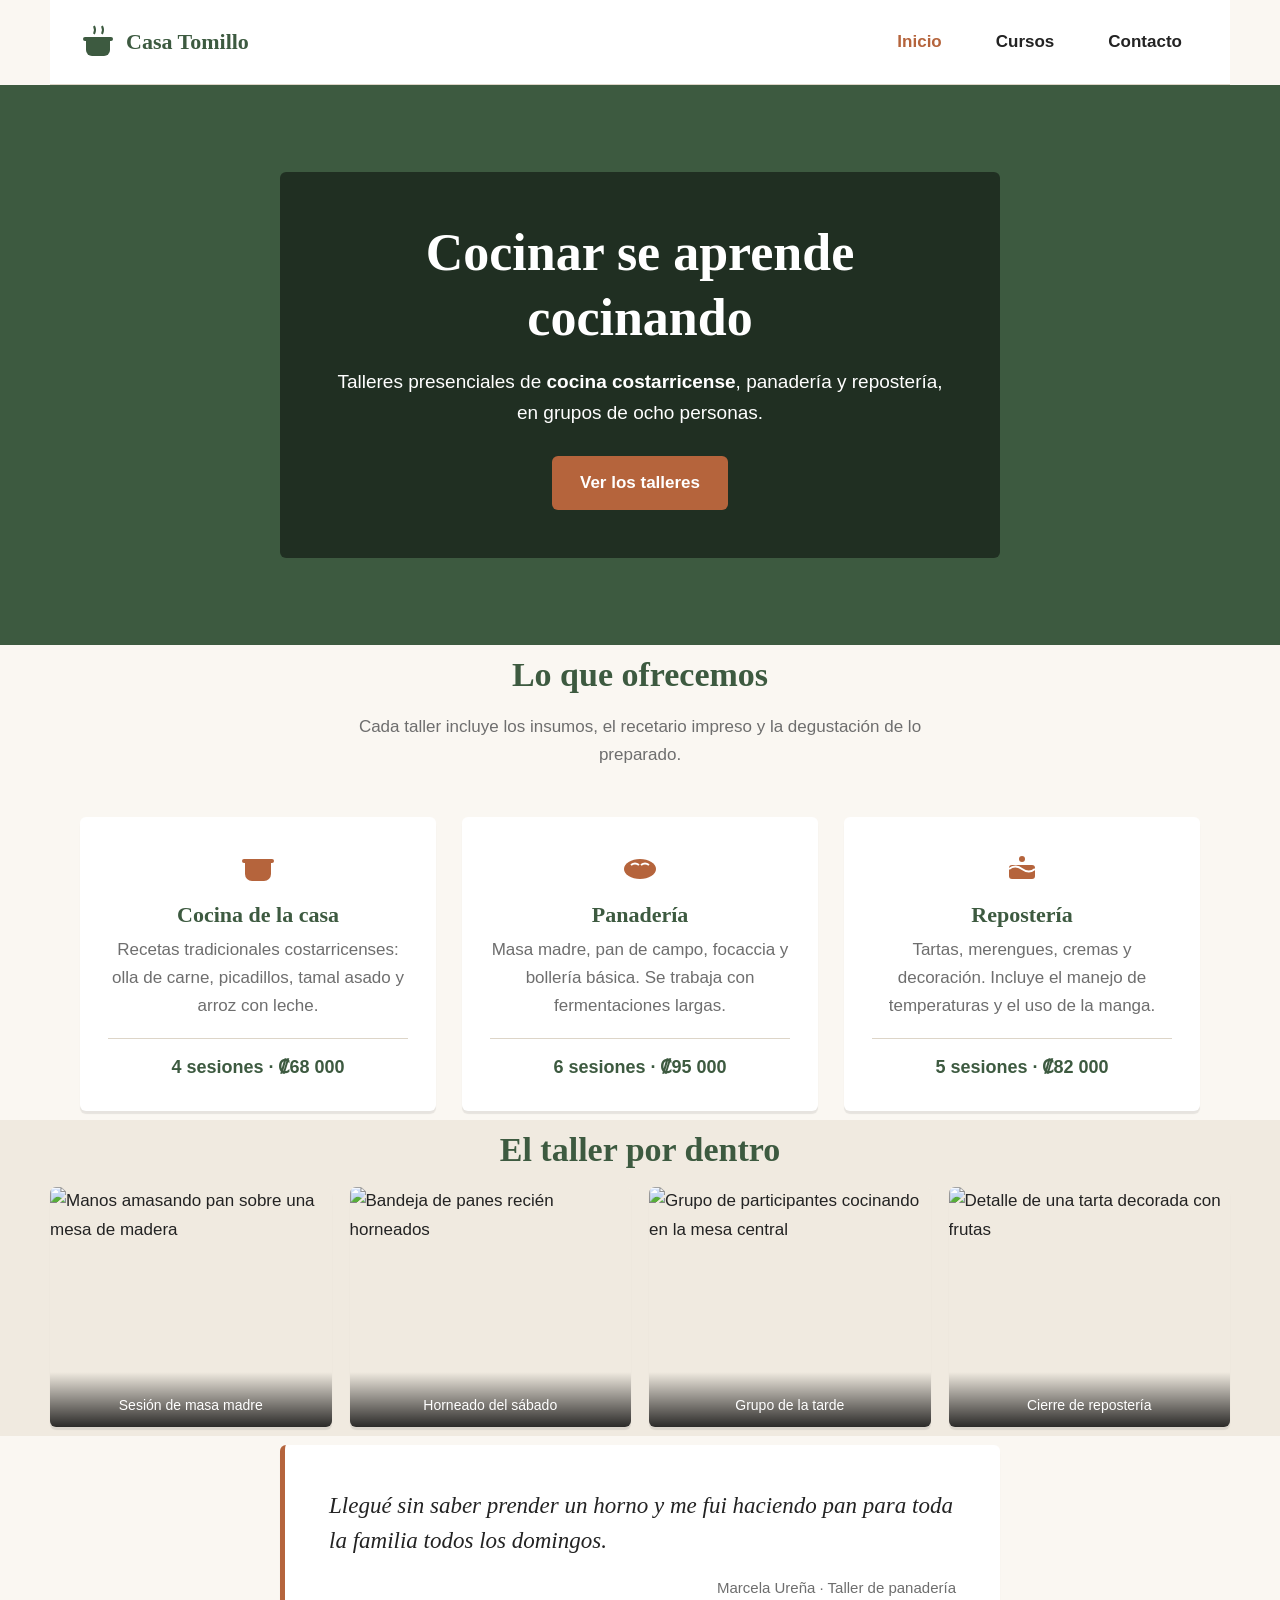
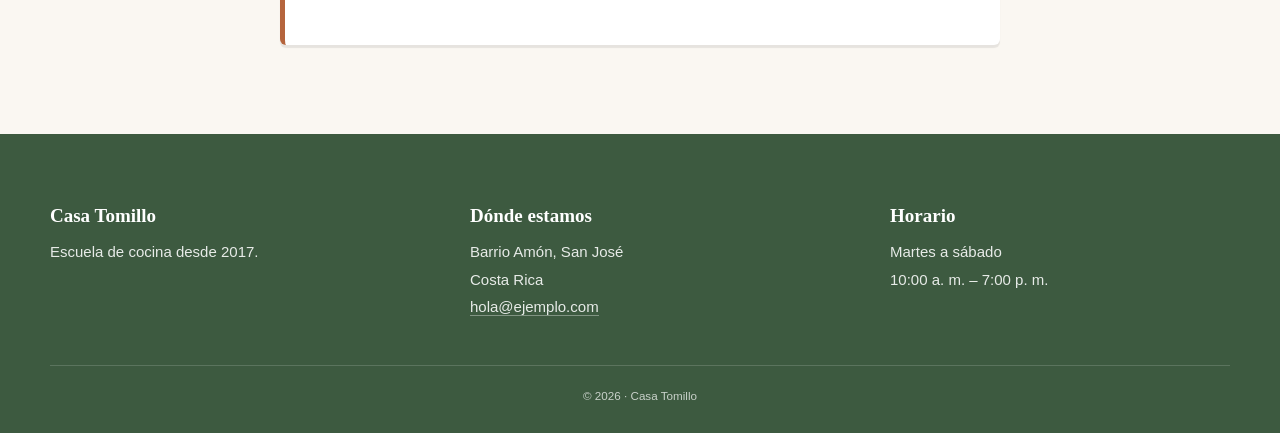
==== ac3-responsive/index.html @ 6fa0d8fa "Correcion de viewport y de las medidas de px a rem" ====
<!DOCTYPE html>
<html lang="es">

<head>
  <meta name="viewport" content="width=device-width, initial-scale=1.0" />
  <meta charset="UTF-8">
  <meta name="author" content="Jafeth Espinoza Villareal">
  <meta name="description" content="Casa Tomillo: escuela de cocina con talleres presenciales en San José.">
  <meta name="keywords" content="cocina, talleres, escuela, gastronomía, Costa Rica">

  <title>Inicio | Casa Tomillo</title>

  <link rel="icon" href="recursos/favicon.png" type="image/png">
  <link rel="stylesheet" href="css/estilos.css">
</head>

<body>

  <!-- ═══ CABECERA · igual en las tres páginas ═══ -->
  <header id="cabecera" class="cabecera">

    <a href="index.html" class="marca">
      <svg class="marca-icono" width="36" height="36" viewBox="0 0 36 36"
           xmlns="http://www.w3.org/2000/svg" role="img"
           aria-label="Logo de Casa Tomillo: una olla con vapor">
        <path d="M6 16 h24 v10 a6 6 0 0 1 -6 6 h-12 a6 6 0 0 1 -6 -6 z" fill="currentColor"/>
        <rect x="3" y="13" width="30" height="4" rx="2" fill="currentColor"/>
        <path d="M14 10 q2 -4 0 -8" stroke="currentColor" stroke-width="2" fill="none"/>
        <path d="M22 10 q2 -4 0 -8" stroke="currentColor" stroke-width="2" fill="none"/>
      </svg>
      <span class="marca-texto">Casa Tomillo</span>
    </a>

    <nav class="navegacion" aria-label="Navegación principal">
      <ul class="menu">
        <li><a href="index.html" class="menu-enlace activo">Inicio</a></li>
        <li><a href="cursos.html" class="menu-enlace">Cursos</a></li>
        <li><a href="contacto.html" class="menu-enlace">Contacto</a></li>
      </ul>
    </nav>

  </header>

  <main id="contenido">

    <!-- ═══ PORTADA ═══ -->
    <section id="portada" class="portada">
      <div class="portada-caja">
        <h1 class="portada-titulo">Cocinar se aprende cocinando</h1>
        <p class="portada-bajada">
          Talleres presenciales de <strong>cocina costarricense</strong>,
          panadería y repostería, en grupos de ocho personas.
        </p>
        <a href="cursos.html" class="boton boton-principal">Ver los talleres</a>
      </div>
    </section>

    <!-- ═══ TRES PROPUESTAS · maquetadas con Flexbox ═══ -->
    <section id="propuestas" class="seccion">
      <h2 class="seccion-titulo">Lo que ofrecemos</h2>
      <p class="seccion-entrada">
        Cada taller incluye los insumos, el recetario impreso y la degustación
        de lo preparado.
      </p>

      <div class="fila-propuestas">

        <article class="tarjeta">
          <svg class="tarjeta-icono" width="42" height="42" viewBox="0 0 42 42"
               xmlns="http://www.w3.org/2000/svg" role="img" aria-label="Icono de olla">
            <path d="M8 18 h26 v11 a7 7 0 0 1 -7 7 h-12 a7 7 0 0 1 -7 -7 z" fill="currentColor"/>
            <rect x="5" y="14" width="32" height="4" rx="2" fill="currentColor"/>
          </svg>
          <h3 class="tarjeta-titulo">Cocina de la casa</h3>
          <p class="tarjeta-texto">
            Recetas tradicionales costarricenses: olla de carne, picadillos,
            tamal asado y arroz con leche.
          </p>
          <p class="tarjeta-dato">4 sesiones · ₡68 000</p>
        </article>

        <article class="tarjeta">
          <svg class="tarjeta-icono" width="42" height="42" viewBox="0 0 42 42"
               xmlns="http://www.w3.org/2000/svg" role="img" aria-label="Icono de pan">
            <ellipse cx="21" cy="24" rx="16" ry="10" fill="currentColor"/>
            <path d="M12 20 q4 -3 8 0 M22 20 q4 -3 8 0" stroke="#FFFFFF"
                  stroke-width="2" fill="none"/>
          </svg>
          <h3 class="tarjeta-titulo">Panadería</h3>
          <p class="tarjeta-texto">
            Masa madre, pan de campo, focaccia y bollería básica. Se trabaja
            con fermentaciones largas.
          </p>
          <p class="tarjeta-dato">6 sesiones · ₡95 000</p>
        </article>

        <article class="tarjeta">
          <svg class="tarjeta-icono" width="42" height="42" viewBox="0 0 42 42"
               xmlns="http://www.w3.org/2000/svg" role="img" aria-label="Icono de pastel">
            <rect x="8" y="20" width="26" height="14" rx="3" fill="currentColor"/>
            <path d="M8 24 q6 -5 13 0 q7 5 13 0" stroke="#FFFFFF" stroke-width="2" fill="none"/>
            <circle cx="21" cy="14" r="3" fill="currentColor"/>
          </svg>
          <h3 class="tarjeta-titulo">Repostería</h3>
          <p class="tarjeta-texto">
            Tartas, merengues, cremas y decoración. Incluye el manejo de
            temperaturas y el uso de la manga.
          </p>
          <p class="tarjeta-dato">5 sesiones · ₡82 000</p>
        </article>

      </div>
    </section>

    <!-- ═══ GALERÍA · maquetada con Grid ═══ -->
    <section id="galeria" class="seccion seccion-alterna">
      <h2 class="seccion-titulo">El taller por dentro</h2>

      <div class="rejilla-galeria">

        <figure class="pieza">
          <img src="recursos/taller-1.jpg" alt="Manos amasando pan sobre una mesa de madera"
               width="1200" height="800">
          <figcaption class="pieza-pie">Sesión de masa madre</figcaption>
        </figure>

        <figure class="pieza">
          <img src="recursos/taller-2.jpg" alt="Bandeja de panes recién horneados"
               width="1200" height="800">
          <figcaption class="pieza-pie">Horneado del sábado</figcaption>
        </figure>

        <figure class="pieza">
          <img src="recursos/taller-3.jpg" alt="Grupo de participantes cocinando en la mesa central"
               width="1200" height="800">
          <figcaption class="pieza-pie">Grupo de la tarde</figcaption>
        </figure>

        <figure class="pieza">
          <img src="recursos/taller-4.jpg" alt="Detalle de una tarta decorada con frutas"
               width="1200" height="800">
          <figcaption class="pieza-pie">Cierre de repostería</figcaption>
        </figure>

      </div>
    </section>

    <!-- ═══ TESTIMONIO ═══ -->
    <section id="testimonio" class="seccion">
      <blockquote class="cita">
        <p class="cita-texto">
          Llegué sin saber prender un horno y me fui haciendo pan para toda
          la familia todos los domingos.
        </p>
        <footer class="cita-autoria">Marcela Ureña · Taller de panadería</footer>
      </blockquote>
    </section>

  </main>

  <!-- ═══ PIE · igual en las tres páginas ═══ -->
  <footer id="pie" class="pie">
    <div class="pie-columnas">

      <div class="pie-bloque">
        <h2 class="pie-titulo">Casa Tomillo</h2>
        <p class="pie-texto">Escuela de cocina desde 2017.</p>
      </div>

      <div class="pie-bloque">
        <h2 class="pie-titulo">Dónde estamos</h2>
        <address class="pie-datos">
          Barrio Amón, San José<br>
          Costa Rica<br>
          <a href="mailto:hola@ejemplo.com" class="pie-enlace">hola@ejemplo.com</a>
        </address>
      </div>

      <div class="pie-bloque">
        <h2 class="pie-titulo">Horario</h2>
        <p class="pie-texto">
          Martes a sábado<br>
          10:00 a. m. – 7:00 p. m.
        </p>
      </div>

    </div>

    <p class="pie-creditos"><small>&copy; 2026 · Casa Tomillo</small></p>
  </footer>

</body>

</html>
---- ac3-responsive/css/estilos.css ----
/* ═══════════════════════════════════════════════════════════════════════
   CASA TOMILLO · HOJA DE ESTILOS
   Escuela de cocina · San José, Costa Rica

   Esta hoja produce un sitio que se ve correctamente en un monitor de
   escritorio. Fue escrita antes de que el proyecto contemplara el uso
   desde teléfonos.
   ═══════════════════════════════════════════════════════════════════════ */


/* ─── RESET ──────────────────────────────────────────────────────────── */
* {
  margin: 0;
  padding: 0;
  box-sizing: border-box;
}
html{
  font-size: 62.5%
}


/* ─── VARIABLES ──────────────────────────────────────────────────────── */
:root {
  --verde:        #3D5A40;
  --verde-oscuro: #2A3F2C;
  --terracota:    #B5643C;
  --terracota-os: #94502F;
  --tinta:        #232323;
  --suave:        #6E6E6E;
  --crema:        #FAF7F2;
  --crema-alt:    #F0EAE0;
  --linea:        #DDD5C8;
  --blanco:       #FFFFFF;

  --fuente-titulo: Georgia, 'Times New Roman', serif;
  --fuente-texto:  'Segoe UI', Arial, sans-serif;

  --radio:  0.6rem;
  --sombra: 0 0.3rem 0.1rem rgba(0, 0, 0, 0.08);
  --sombra-alta: 0 0.8rem 0.2rem rgba(0, 0, 0, 0.14);
}


/* ─── BASE ───────────────────────────────────────────────────────────── */
body {
  font-family: var(--fuente-texto);
  font-size: 1.7rem;
  line-height: 1.65;
  color: var(--tinta);
  background-color: var(--crema);
}

h1, h2, h3 {
  font-family: var(--fuente-titulo);
  line-height: 1.25;
  color: var(--verde);
}

h1 { font-size: 5.2rem; }
h2 { font-size: 3.4rem; }
h3 { font-size: 2.2rem; }

p { margin-bottom: 1.8rem; }

a {
  color: var(--terracota);
  text-decoration: none;
}

img {
  display: block;
}


/* ─── CONTENEDORES ───────────────────────────────────────────────────── */
.seccion {
  width: 118rem;
  margin-left: auto;
  margin-right: auto;
  padding: 0.9rem 3rem;
}

.seccion-alterna {
  background-color: var(--crema-alt);
  width: 100%;
}

.seccion-alterna > * {
  width: 118rem;
  margin-left: auto;
  margin-right: auto;
}

.seccion-titulo {
  text-align: center;
  margin-bottom: 1.6rem;
}

.seccion-entrada {
  width: 64rem;
  margin-left: auto;
  margin-right: auto;
  margin-bottom: 4.8rem;
  text-align: center;
  color: var(--suave);
}

.pagina-encabezado {
  width: 118rem;
  margin: 0 auto;
  padding: 8rem 3rem 4.8rem;
  text-align: center;
}

.pagina-titulo   { margin-bottom: 1rem; }
.pagina-bajada   { color: var(--suave); font-size: 1.9rem; }
.subtitulo       { margin-top: 2.8rem; margin-bottom: 1rem; }


/* ─── CABECERA ───────────────────────────────────────────────────────── */
.cabecera {
  display: flex;
  justify-content: space-between;
  align-items: center;
  width: 118rem;
  margin: 0 auto;
  padding: 1.8rem 3rem;
  background-color: var(--blanco);
  border-bottom: 0.1rem solid var(--linea);
}

.marca {
  display: flex;
  align-items: center;
  gap: 1rem;
  color: var(--verde);
}

.marca-icono { color: var(--verde); }

.marca-texto {
  font-family: var(--fuente-titulo);
  font-size: 2.2rem;
  font-weight: 700;
}

.navegacion {
  display: flex;
  align-items: center;
}

.menu {
  display: flex;
  gap: 1.8rem;
  list-style: none;
}

.menu-enlace {
  display: inline-block;
  padding: 1rem 1.8rem;
  color: var(--tinta);
  font-weight: 600;
  border-radius: var(--radio);
  transition: background-color 0.25s ease, color 0.25s ease;
}

.menu-enlace:hover {
  background-color: var(--crema-alt);
  color: var(--verde);
}

.menu-enlace:focus {
  outline: 0.2rem solid var(--terracota);
  outline-offset: 0.2rem;
}

.menu-enlace.activo { color: var(--terracota); }


/* ─── PORTADA ────────────────────────────────────────────────────────── */
.portada {
  background-color: var(--verde);
  background-image: url('../recursos/portada.jpg');
  background-size: cover;
  background-position: center;
  background-repeat: no-repeat;
  height: 56rem;
  display: flex;
  align-items: center;
  justify-content: center;
  padding: 3rem;
  text-align: center;
}

.portada-caja {
  background-color: rgba(0, 0, 0, 0.48);
  padding: 4.8rem;
  border-radius: var(--radio);
  width: 72rem;
}

.portada-titulo {
  color: var(--blanco);
  margin-bottom: 1.6rem;
}

.portada-bajada {
  color: var(--blanco);
  font-size: 1.9rem;
  margin-bottom: 2.8rem;
}


/* ─── TARJETAS · Flexbox ─────────────────────────────────────────────── */
.fila-propuestas {
  display: flex;
  gap: 2.6rem;
}

.tarjeta {
  width: 36rem;
  background-color: var(--blanco);
  padding: 2.8rem;
  border-radius: var(--radio);
  box-shadow: var(--sombra);
  text-align: center;
  display: flex;
  flex-direction: column;
  transition: transform 0.25s ease, box-shadow 0.25s ease;
}

.tarjeta:hover {
  transform: translateY(-0.5rem);
  box-shadow: var(--sombra-alta);
}

.tarjeta-icono  { color: var(--terracota); margin: 0 auto 1.4rem; }
.tarjeta-titulo { margin-bottom: 0.8rem; }
.tarjeta-texto  { color: var(--suave); flex-grow: 1; }

.tarjeta-dato {
  font-weight: 700;
  color: var(--verde);
  font-size: 1.8rem;
  margin-bottom: 0;
  padding-top: 1.4rem;
  border-top: 0.1rem solid var(--linea);
}


/* ─── GALERÍA · Grid ─────────────────────────────────────────────────── */
.rejilla-galeria {
  display: grid;
  grid-template-columns: 1fr 1fr 1fr 1fr;
  gap: 1.8rem;
}

.pieza {
  position: relative;
  overflow: hidden;
  border-radius: var(--radio);
  box-shadow: var(--sombra);
  background-color: var(--crema-alt);
}

.pieza img {
  width: 100%;
  height: 24rem;
  object-fit: cover;
  transition: transform 0.4s ease;
}

.pieza:hover img { transform: scale(1.06); }

.pieza-pie {
  position: absolute;
  bottom: 0;
  left: 0;
  right: 0;
  background: linear-gradient(to top, rgba(0,0,0,.82), rgba(0,0,0,0));
  color: var(--blanco);
  padding: 2.2rem 1.2rem 1rem;
  font-size: 1.4rem;
  text-align: center;
}


/* ─── CITA ───────────────────────────────────────────────────────────── */
.cita {
  width: 72rem;
  margin: 0 auto;
  padding: 4.4rem;
  background-color: var(--blanco);
  border-left: 0.5rem solid var(--terracota);
  border-radius: var(--radio);
  box-shadow: var(--sombra);
}

.cita-texto {
  font-family: var(--fuente-titulo);
  font-size: 2.3rem;
  font-style: italic;
  line-height: 1.5;
}

.cita-autoria {
  color: var(--suave);
  font-size: 1.5rem;
  text-align: right;
}


/* ─── ÍNDICE INTERNO ─────────────────────────────────────────────────── */
.indice {
  width: 118rem;
  margin: 0 auto 2rem;
  padding: 0 3rem;
}

.indice-titulo { font-size: 1.9rem; margin-bottom: 0.8rem; }

.indice-lista {
  display: flex;
  gap: 2.6rem;
  list-style: none;
}

.indice-lista a {
  border-bottom: 0.1rem solid var(--linea);
  padding-bottom: 0.2rem;
}


/* ─── TABLA ──────────────────────────────────────────────────────────── */
.tabla {
  width: 100%;
  border-collapse: collapse;
  background-color: var(--blanco);
  border-radius: var(--radio);
  overflow: hidden;
  box-shadow: var(--sombra);
}

.tabla-titulo {
  padding: 1.6rem;
  font-weight: 600;
  text-align: left;
  color: var(--suave);
  font-size: 1.5rem;
}

.tabla th,
.tabla td {
  padding: 1.5rem;
  border-bottom: 0.1rem solid var(--linea);
  text-align: left;
}

.tabla thead th {
  background-color: var(--verde);
  color: var(--blanco);
  font-size: 1.5rem;
  text-transform: uppercase;
  letter-spacing: 0.05rem;
}

.tabla tbody tr:nth-child(even) { background-color: var(--crema); }
.tabla tbody tr:hover           { background-color: var(--crema-alt); }

.tabla tfoot td {
  background-color: var(--crema-alt);
  font-style: italic;
  font-size: 1.5rem;
  border-top: 0.2rem solid var(--verde);
}


/* ─── DOS COLUMNAS · Flexbox ─────────────────────────────────────────── */
.dos-columnas {
  display: flex;
  gap: 4.4rem;
  align-items: flex-start;
}

.columna        { width: 56rem; }
.columna-figura { width: 56rem; margin: 0; }

.columna-figura img {
  width: 100%;
  border-radius: var(--radio);
  box-shadow: var(--sombra);
}

.figura-pie {
  margin-top: 1.0rem;
  font-size: 1.4rem;
  color: var(--suave);
  text-align: center;
  font-style: italic;
}


/* ─── LISTAS ─────────────────────────────────────────────────────────── */
.lista-temario,
.lista-requisitos,
.lista-horario {
  padding-left: 2.6rem;
  margin-bottom: 1.8rem;
}

.lista-temario li,
.lista-requisitos li,
.lista-horario li { margin-bottom: .8rem; }

.lista-temario ul { padding-left: 2.6rem; margin-top: .8rem; }

.glosario-termino {
  font-weight: 700;
  color: var(--verde);
  margin-top: 1.6rem;
}

.glosario-definicion {
  margin-left: 2.6rem;
  color: var(--suave);
}

.aviso-taller {
  background-color: var(--crema-alt);
  border-left: .4rem solid var(--terracota);
  padding: 1.6rem;
  border-radius: 0 var(--radio) var(--radio) 0;
}

.direccion {
  font-style: normal;
  color: var(--suave);
  line-height: 1.9;
  margin-bottom: 18rem;
}


/* ─── FORMULARIO ─────────────────────────────────────────────────────── */
.formulario {
  width: 72rem;
  margin: 0 auto;
}

.grupo {
  border: 0.1rem solid var(--linea);
  border-radius: var(--radio);
  padding: 2.6rem;
  margin-bottom: 2.6rem;
  background-color: var(--blanco);
}

.grupo-titulo {
  font-family: var(--fuente-titulo);
  font-weight: 700;
  color: var(--verde);
  padding: 0 8rem;
  font-size: 1.9rem;
}

.grupo-opciones {
  border: none;
  padding: 1.4rem 0 0;
  margin-bottom: 0;
}

.campo { margin-bottom: 1.8rem; }

.campo-etiqueta {
  display: block;
  margin-bottom: .5rem;
  font-weight: 600;
  font-size: 1.5rem;
}

.campo-entrada {
  width: 100%;
  padding: 1.1rem 1.5rem;
  border: .1rem solid var(--linea);
  border-radius: var(--radio);
  font-size: 1.7rem;
  font-family: inherit;
  background-color: var(--crema);
  transition: border-color 0.25s ease, box-shadow 0.25s ease;
}

.campo-entrada:focus {
  outline: none;
  border-color: var(--terracota);
  box-shadow: 0 0 0 .3rem rgba(181, 100, 60, 0.18);
}

.campo-ayuda {
  display: block;
  margin-top: .5rem;
  font-size: 1.4rem;
  color: var(--suave);
}

.opcion {
  margin-bottom: .9rem;
  display: flex;
  align-items: center;
  gap: .9rem;
}

.opcion-marca {
  width: 1.8rem;
  height: 1.8rem;
  accent-color: var(--terracota);
  cursor: pointer;
}

.opcion-etiqueta { font-size: 1.6rem; cursor: pointer; }

.fila-botones {
  display: flex;
  gap: 1.4rem;
  justify-content: flex-end;
  margin-bottom: 0;
}


/* ─── BOTONES ────────────────────────────────────────────────────────── */
.boton {
  display: inline-block;
  padding: 1.3rem 2.8rem;
  border: none;
  border-radius: var(--radio);
  font-family: inherit;
  font-size: 1.7rem;
  font-weight: 600;
  cursor: pointer;
  transition: background-color 0.25s ease, transform 0.25s ease;
}

.boton-principal {
  background-color: var(--terracota);
  color: var(--blanco);
}

.boton-principal:hover {
  background-color: var(--terracota-os);
  transform: translateY(-0.2rem);
}

.boton-secundario {
  background-color: var(--crema-alt);
  color: var(--tinta);
}

.boton-secundario:hover { background-color: var(--linea); }

.boton:focus {
  outline: 0.2rem solid var(--verde);
  outline-offset: .2rem;
}


/* ─── PIE ────────────────────────────────────────────────────────────── */
.pie {
  background-color: var(--verde);
  color: var(--blanco);
  padding: 7.0rem 3.0rem 2.6rem;
  margin-top: 8.0rem;
}

.pie-columnas {
  width: 118rem;
  margin: 0 auto;
  display: flex;
  gap: 4.4rem;
  justify-content: space-between;
}

.pie-bloque { width: 34rem; }

.pie-titulo {
  color: var(--blanco);
  font-size: 1.9rem;
  margin-bottom: 1.0rem;
}

.pie-texto,
.pie-datos {
  font-size: 1.5rem;
  font-style: normal;
  opacity: 0.88;
  line-height: 1.85;
}

.pie-enlace {
  color: var(--blanco);
  border-bottom: .1rem solid rgba(255, 255, 255, 0.4);
}

.pie-enlace:hover { border-bottom-color: var(--blanco); }

.pie-creditos {
  width: 118.0rem;
  margin: 4.4rem auto 0;
  padding-top: 1.8rem;
  border-top: .1rem solid rgba(255, 255, 255, 0.22);
  text-align: center;
  font-size: 1.4rem;
  opacity: 0.72;
  margin-bottom: 0;
}
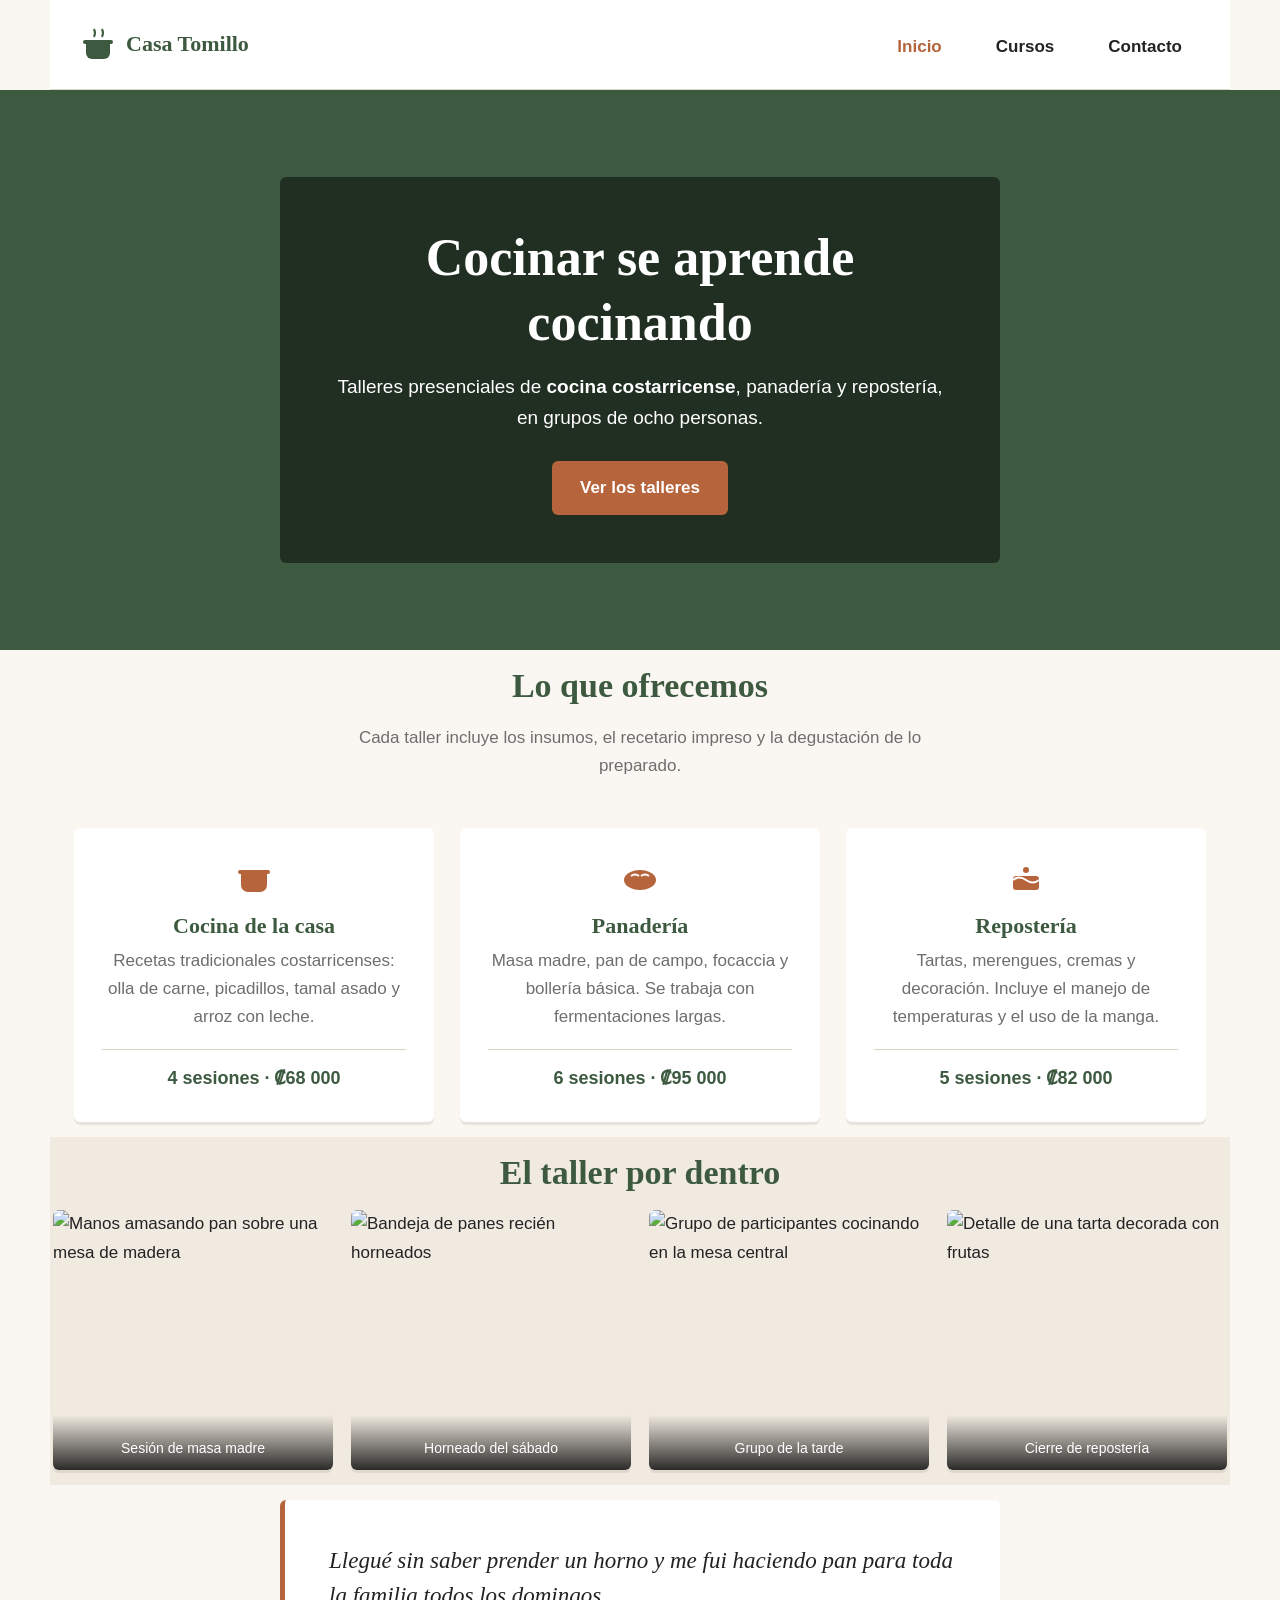
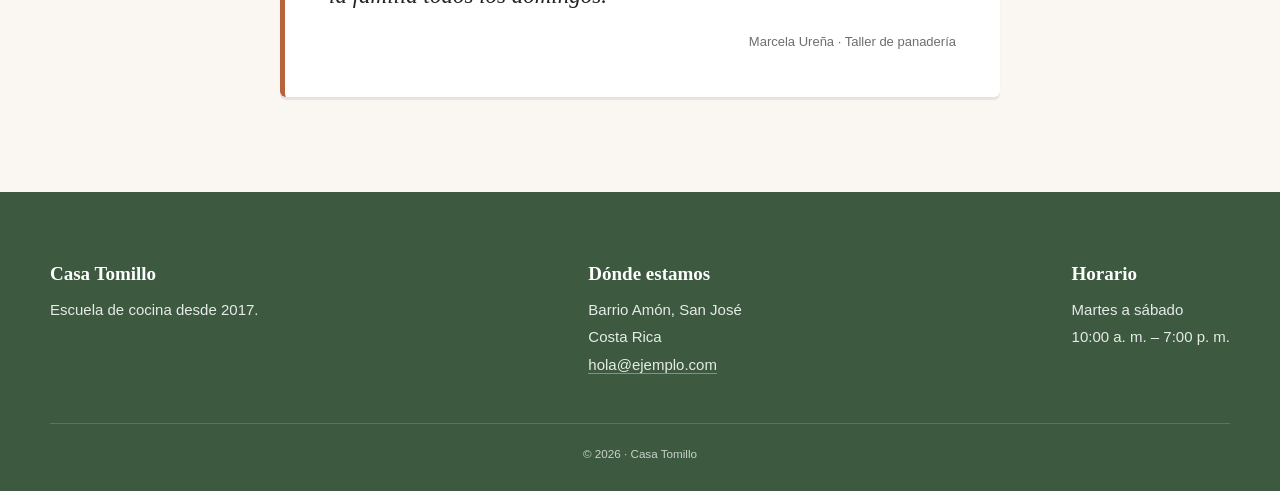
==== commit 0c70e50f: "Menu hamgurguesa e imagenes adaptativas faltan las imagenes" ====
--- a/ac3-responsive/index.html
+++ b/ac3-responsive/index.html
@@ -32,6 +32,16 @@
     </a>
 
     <nav class="navegacion" aria-label="Navegación principal">
+      <input type="checkbox" id="abrir-menu" class="menu-activo menu-enlace">
+      <label for="abrir-menu" class="menu-boton">
+        <div class="caja-barras">
+          <span class="barra" ></span>
+          <span class="barra" ></span>
+          <span class="barra" ></span>
+        </div>
+        <span class="menu-text">Menú</span>
+      </label>
+
       <ul class="menu">
         <li><a href="index.html" class="menu-enlace activo">Inicio</a></li>
         <li><a href="cursos.html" class="menu-enlace">Cursos</a></li>
@@ -119,26 +129,43 @@
       <div class="rejilla-galeria">
 
         <figure class="pieza">
+          <picture>
+            <source media="(min-width: 1024)" srcset="recursos/taller-1.jpg">
+            <source media="(min-width: 768)" srcset="recursos/taller-1-mediano.jpg">
           <img src="recursos/taller-1.jpg" alt="Manos amasando pan sobre una mesa de madera"
-               width="1200" height="800">
+                width="1200" height="800">
+          </picture>
           <figcaption class="pieza-pie">Sesión de masa madre</figcaption>
         </figure>
 
         <figure class="pieza">
-          <img src="recursos/taller-2.jpg" alt="Bandeja de panes recién horneados"
-               width="1200" height="800">
-          <figcaption class="pieza-pie">Horneado del sábado</figcaption>
-        </figure>
-
-        <figure class="pieza">
-          <img src="recursos/taller-3.jpg" alt="Grupo de participantes cocinando en la mesa central"
-               width="1200" height="800">
+          <picture>
+            <source media="(min-width: 800px)" srcset="recursos/taller-1.jpg">
+            <source media="(min-width: 456px)" srcset="recursos/taller-1.jpg">
+            <img src="recursos/taller-2.jpg" alt="Bandeja de panes recién horneados"
+                width="1200" height="800">
+          </picture>
+            <figcaption class="pieza-pie">Horneado del sábado</figcaption>
+          
+        </figure>
+
+        <figure class="pieza">
+          <picture>
+            <source media="(min-width: 800px)" srcset="recursos/taller-1.jpg">
+            <source media="(min-width: 456px)" srcset="recursos/taller-1.jpg">
+            <img src="recursos/taller-3.jpg" alt="Grupo de participantes cocinando en la mesa central"
+                width="1200" height="800">
+          </picture>
           <figcaption class="pieza-pie">Grupo de la tarde</figcaption>
         </figure>
 
         <figure class="pieza">
-          <img src="recursos/taller-4.jpg" alt="Detalle de una tarta decorada con frutas"
-               width="1200" height="800">
+          <picture>
+            <source media="(min-width: 800px)" srcset="recursos/taller-1.jpg">
+            <source media="(min-width: 456px)" srcset="recursos/taller-1.jpg">
+            <img src="recursos/taller-4.jpg" alt="Detalle de una tarta decorada con frutas"
+                width="1200" height="800">
+          </picture>
           <figcaption class="pieza-pie">Cierre de repostería</figcaption>
         </figure>
 
--- a/ac3-responsive/css/estilos.css
+++ b/ac3-responsive/css/estilos.css
@@ -56,9 +56,9 @@
   color: var(--verde);
 }
 
-h1 { font-size: 5.2rem; }
-h2 { font-size: 3.4rem; }
-h3 { font-size: 2.2rem; }
+h1 { font-size: 3.2rem; }
+h2 { font-size: 2.6rem; }
+h3 { font-size: 2rem; }
 
 p { margin-bottom: 1.8rem; }
 
@@ -69,15 +69,17 @@
 
 img {
   display: block;
+  width: 100%;
+  height: auto;
 }
 
 
 /* ─── CONTENEDORES ───────────────────────────────────────────────────── */
 .seccion {
-  width: 118rem;
+  max-width: 118rem;
   margin-left: auto;
   margin-right: auto;
-  padding: 0.9rem 3rem;
+  padding: 1.5rem 0.3rem;
 }
 
 .seccion-alterna {
@@ -86,7 +88,7 @@
 }
 
 .seccion-alterna > * {
-  width: 118rem;
+  max-width: 118rem;
   margin-left: auto;
   margin-right: auto;
 }
@@ -97,7 +99,7 @@
 }
 
 .seccion-entrada {
-  width: 64rem;
+  max-width: 64rem;
   margin-left: auto;
   margin-right: auto;
   margin-bottom: 4.8rem;
@@ -106,7 +108,7 @@
 }
 
 .pagina-encabezado {
-  width: 118rem;
+  max-width: 118rem;
   margin: 0 auto;
   padding: 8rem 3rem 4.8rem;
   text-align: center;
@@ -122,11 +124,12 @@
   display: flex;
   justify-content: space-between;
   align-items: center;
-  width: 118rem;
+  max-width: 118rem;
   margin: 0 auto;
   padding: 1.8rem 3rem;
   background-color: var(--blanco);
   border-bottom: 0.1rem solid var(--linea);
+  flex-direction: column;
 }
 
 .marca {
@@ -147,12 +150,15 @@
 .navegacion {
   display: flex;
   align-items: center;
-}
-
-.menu {
-  display: flex;
+  flex-direction: column;
+}
+
+.menu{
   gap: 1.8rem;
   list-style: none;
+  flex-direction: column;
+  align-items: center;
+  display: none;
 }
 
 .menu-enlace {
@@ -167,6 +173,8 @@
 .menu-enlace:hover {
   background-color: var(--crema-alt);
   color: var(--verde);
+  transform: translateY(-0.2rem);
+  box-shadow: 0 0.3rem 0.2rem rgba(0, 0, 0, 0.20);
 }
 
 .menu-enlace:focus {
@@ -176,6 +184,57 @@
 
 .menu-enlace.activo { color: var(--terracota); }
 
+/*Menu hamburguesa*/
+.menu-activo{
+  position: absolute;
+  opacity: 0;
+  width: 0.1rem;
+  height: 0.1rem;
+}
+.menu-boton{
+  display: flex;
+  align-items: center;
+  gap: 0.5rem;
+  cursor: pointer;
+  padding: 0.6rem;
+}
+.menu-boton:focus{
+  outline: 0.2rem solid var(--terracota);
+  outline-offset: 0.2rem;
+}
+
+.barra{
+  display: block;
+  width: 2.4rem;
+  height: 0.3rem;
+  border-radius: var(--radio);
+  background-color: var(--verde);
+}
+.caja-barras{
+  display: flex;
+  flex-direction: column;
+}
+
+.barra + .barra{
+  margin-top: 0.4rem;
+}
+.menu-text{
+  font-family: var(--fuente-texto);
+  color: var(--tinta);
+  font-size: 1.4rem;
+  font-weight: 600;
+  text-transform: uppercase;
+}
+.menu-activo:checked ~ .menu{
+  display: flex;
+  flex-direction: column;
+}
+.menu-enlace{
+  border-bottom: 0.2rem solid var(--verde-oscuro);
+}
+
+
+/**/
 
 /* ─── PORTADA ────────────────────────────────────────────────────────── */
 .portada {
@@ -194,9 +253,9 @@
 
 .portada-caja {
   background-color: rgba(0, 0, 0, 0.48);
-  padding: 4.8rem;
-  border-radius: var(--radio);
-  width: 72rem;
+  padding: 2.5rem;/*Acomodo de vista movil*/
+  border-radius: var(--radio);
+  max-width: 72rem;
 }
 
 .portada-titulo {
@@ -213,12 +272,16 @@
 
 /* ─── TARJETAS · Flexbox ─────────────────────────────────────────────── */
 .fila-propuestas {
-  display: flex;
+  display: flex;/*aqui se rompen las tarjetas se añade esto y ya es reponsive*/
+  flex-wrap: wrap;
+  justify-content: center;
   gap: 2.6rem;
+  margin-left: 1rem;
+  margin-right: 1rem;
 }
 
 .tarjeta {
-  width: 36rem;
+  max-width: 36rem;
   background-color: var(--blanco);
   padding: 2.8rem;
   border-radius: var(--radio);
@@ -251,8 +314,11 @@
 /* ─── GALERÍA · Grid ─────────────────────────────────────────────────── */
 .rejilla-galeria {
   display: grid;
-  grid-template-columns: 1fr 1fr 1fr 1fr;
+  grid-template-columns: repeat(1fr);/*grid para la parte movil*/
+  grid-auto-rows: 26rem;
   gap: 1.8rem;
+  margin-left: 1rem;
+  margin-right: 1rem;
 }
 
 .pieza {
@@ -264,7 +330,7 @@
 }
 
 .pieza img {
-  width: 100%;
+  max-width: 100%;
   height: 24rem;
   object-fit: cover;
   transition: transform 0.4s ease;
@@ -287,7 +353,7 @@
 
 /* ─── CITA ───────────────────────────────────────────────────────────── */
 .cita {
-  width: 72rem;
+  max-width: 72rem;
   margin: 0 auto;
   padding: 4.4rem;
   background-color: var(--blanco);
@@ -298,7 +364,7 @@
 
 .cita-texto {
   font-family: var(--fuente-titulo);
-  font-size: 2.3rem;
+  font-size: 1.8rem;/*Texto para la parte movil*/
   font-style: italic;
   line-height: 1.5;
 }
@@ -312,7 +378,7 @@
 
 /* ─── ÍNDICE INTERNO ─────────────────────────────────────────────────── */
 .indice {
-  width: 118rem;
+  max-width: 118rem;
   margin: 0 auto 2rem;
   padding: 0 3rem;
 }
@@ -321,6 +387,7 @@
 
 .indice-lista {
   display: flex;
+  flex-direction: column;/*quiebre de vista movil*/
   gap: 2.6rem;
   list-style: none;
 }
@@ -333,7 +400,7 @@
 
 /* ─── TABLA ──────────────────────────────────────────────────────────── */
 .tabla {
-  width: 100%;
+  max-width: 100%;
   border-collapse: collapse;
   background-color: var(--blanco);
   border-radius: var(--radio);
@@ -347,19 +414,25 @@
   text-align: left;
   color: var(--suave);
   font-size: 1.5rem;
+  max-width: 40ch;
 }
 
 .tabla th,
 .tabla td {
-  padding: 1.5rem;
+  padding: 1rem;
   border-bottom: 0.1rem solid var(--linea);
   text-align: left;
-}
+  font-size: 1rem;
+}
+
+/*
+
+*/
 
 .tabla thead th {
   background-color: var(--verde);
   color: var(--blanco);
-  font-size: 1.5rem;
+  font-size: 1.3rem;
   text-transform: uppercase;
   letter-spacing: 0.05rem;
 }
@@ -370,7 +443,7 @@
 .tabla tfoot td {
   background-color: var(--crema-alt);
   font-style: italic;
-  font-size: 1.5rem;
+  font-size: 1.3rem;
   border-top: 0.2rem solid var(--verde);
 }
 
@@ -380,13 +453,17 @@
   display: flex;
   gap: 4.4rem;
   align-items: flex-start;
-}
-
-.columna        { width: 56rem; }
-.columna-figura { width: 56rem; margin: 0; }
+  flex-direction: column;/*Quiebre de vista movil*/
+  margin-left: 1rem;
+  margin-right: 1rem;
+}
+
+.columna        { max-width: 56rem; }
+.columna-figura { max-width: 56rem; margin: 0; }
 
 .columna-figura img {
-  width: 100%;
+  width: 100%;/*Quiebre de vista movil*/
+  height: auto;
   border-radius: var(--radio);
   box-shadow: var(--sombra);
 }
@@ -436,13 +513,13 @@
   font-style: normal;
   color: var(--suave);
   line-height: 1.9;
-  margin-bottom: 18rem;
+  margin-bottom: 1.8rem;
 }
 
 
 /* ─── FORMULARIO ─────────────────────────────────────────────────────── */
 .formulario {
-  width: 72rem;
+  max-width: 32rem;
   margin: 0 auto;
 }
 
@@ -458,8 +535,9 @@
   font-family: var(--fuente-titulo);
   font-weight: 700;
   color: var(--verde);
-  padding: 0 8rem;
+  padding: 0 6rem;
   font-size: 1.9rem;
+  text-align: center;
 }
 
 .grupo-opciones {
@@ -509,7 +587,7 @@
 }
 
 .opcion-marca {
-  width: 1.8rem;
+  max-width: 1.8rem;
   height: 1.8rem;
   accent-color: var(--terracota);
   cursor: pointer;
@@ -528,11 +606,11 @@
 /* ─── BOTONES ────────────────────────────────────────────────────────── */
 .boton {
   display: inline-block;
-  padding: 1.3rem 2.8rem;
+  padding: 1.1rem 2.4rem;
   border: none;
   border-radius: var(--radio);
   font-family: inherit;
-  font-size: 1.7rem;
+  font-size: 1.4rem;
   font-weight: 600;
   cursor: pointer;
   transition: background-color 0.25s ease, transform 0.25s ease;
@@ -570,14 +648,15 @@
 }
 
 .pie-columnas {
-  width: 118rem;
-  margin: 0 auto;
-  display: flex;
-  gap: 4.4rem;
+  max-width: 118rem;
+  margin: 0 auto;
+  display: flex;
+  flex-direction: column;/*Aqui se esta trabajando la parte de mobile first para que se acomde directamente en */
+  gap: 1.4rem;
   justify-content: space-between;
 }
 
-.pie-bloque { width: 34rem; }
+.pie-bloque { max-width: 34rem; }
 
 .pie-titulo {
   color: var(--blanco);
@@ -592,6 +671,9 @@
   opacity: 0.88;
   line-height: 1.85;
 }
+.pie-texto{
+  margin-bottom: 0.2rem;
+}
 
 .pie-enlace {
   color: var(--blanco);
@@ -601,7 +683,7 @@
 .pie-enlace:hover { border-bottom-color: var(--blanco); }
 
 .pie-creditos {
-  width: 118.0rem;
+  max-width: 118.0rem;
   margin: 4.4rem auto 0;
   padding-top: 1.8rem;
   border-top: .1rem solid rgba(255, 255, 255, 0.22);
@@ -610,3 +692,184 @@
   opacity: 0.72;
   margin-bottom: 0;
 }
+
+
+/*Vista tablet*/
+@media (min-width: 700px){
+  h1 { font-size: 4.6rem; }
+  h2 { font-size: 3.4rem; }
+  h3 { font-size: 2.2rem; }
+  .rejilla-galeria {
+    display: grid;
+    grid-template-columns: repeat(2, 1fr);
+    grid-auto-rows: 26rem;
+    gap: 1.8rem;
+}
+.menu-enlace{
+  border-bottom: none;
+}
+.menu-boton{
+  display: none;
+}
+.grupo-titulo{
+  padding: 0 8rem;
+}
+.portada-caja{
+  padding: 4.8rem;
+}
+.pie-columnas{
+  gap: 4.4rem;
+  flex-direction: row;
+}
+.pie-texto{
+  margin-bottom: 1.8rem;
+}
+.menu{
+  display: flex;
+  flex-direction: row;
+  margin-top: 0.5rem;
+}
+.dos-columnas{
+  flex-direction: column;
+  margin-left: 0;
+  margin-right: 0;
+}
+.columna-figura img {
+  max-width: 100%;
+  height: auto;}
+.indice-lista {
+  flex-direction: row;
+}
+.tabla thead th{
+    font-size: 1.5rem;
+}
+.tabla-titulo {
+  font-size: 1.5rem;
+  max-width: none;
+}
+.tabla th,
+.tabla td {
+  padding: 1.5rem;
+  border-bottom: 0.1rem solid var(--linea);
+  text-align: left;  
+  font-size: 1.7rem;
+}
+.tabla tfoot td{
+  font-size: 1.5rem
+}
+.fila-propuestas{
+  margin-left: 0;
+  margin-right: 0;
+}
+.rejilla-galeria{
+  margin-left: 0;
+  margin-right: 0;
+}
+.formulario{
+  max-width: 60rem;
+  margin: 0 auto;
+}
+
+.boton {
+  display: inline-block;
+  padding: 1.3rem 2.8rem;
+  border: none;
+  border-radius: var(--radio);
+  font-family: inherit;
+  font-size: 1.7rem;
+  font-weight: 600;
+  cursor: pointer;
+  transition: background-color 0.25s ease, transform 0.25s ease;
+}
+}
+
+
+
+/*Vista pc*/
+@media (min-width: 1024px){
+  h1 { font-size: 5.2rem; }
+  h2 { font-size: 3.4rem; }
+  h3 { font-size: 2.2rem; }
+
+    .rejilla-galeria {
+    display: grid;
+    grid-template-columns: repeat(4, 1fr);
+    grid-auto-rows: 26rem;
+    gap: 1.8rem;
+}
+.formulario{
+  max-width: 72rem;
+  margin: 0 auto;
+}
+.cita-texto {
+  font-size: 2.3rem;
+}
+.cita-autoria {
+  font-size: 1.3rem;
+}
+.dos-columnas{
+  flex-direction: row;
+}
+  .menu {
+  display: flex;
+  flex-direction: row;
+  gap: 1.8rem;
+  list-style: none;
+}
+.cabecera {
+  display: flex;
+  justify-content: space-between;
+  align-items: center;
+  max-width: 118rem;
+  margin: 0 auto;
+  padding: 1.8rem 3rem;
+  background-color: var(--blanco);
+  border-bottom: 0.1rem solid var(--linea);
+  flex-direction: row;
+}
+.pie-columnas {
+  max-width: 118rem;
+  margin: 0 auto;
+  display: flex;
+  flex-direction: row;
+  gap: 4.4rem;
+  justify-content: space-between;
+} 
+
+
+}
+
+
+/*Visualizacion en pc 
+
+
+
+
+
+.menu {
+  display: flex;
+  gap: 1.8rem;
+  list-style: none;}
+
+.cabecera {
+  display: flex;
+  justify-content: space-between;
+  align-items: center;
+  max-width: 118rem;
+  margin: 0 auto;
+  padding: 1.8rem 3rem;
+  background-color: var(--blanco);
+  border-bottom: 0.1rem solid var(--linea);
+  flex-direction: row;
+}
+
+
+
+
+.pie-columnas {
+  max-width: 118rem;
+  margin: 0 auto;
+  display: flex;
+  gap: 4.4rem;
+  justify-content: space-between;
+} */
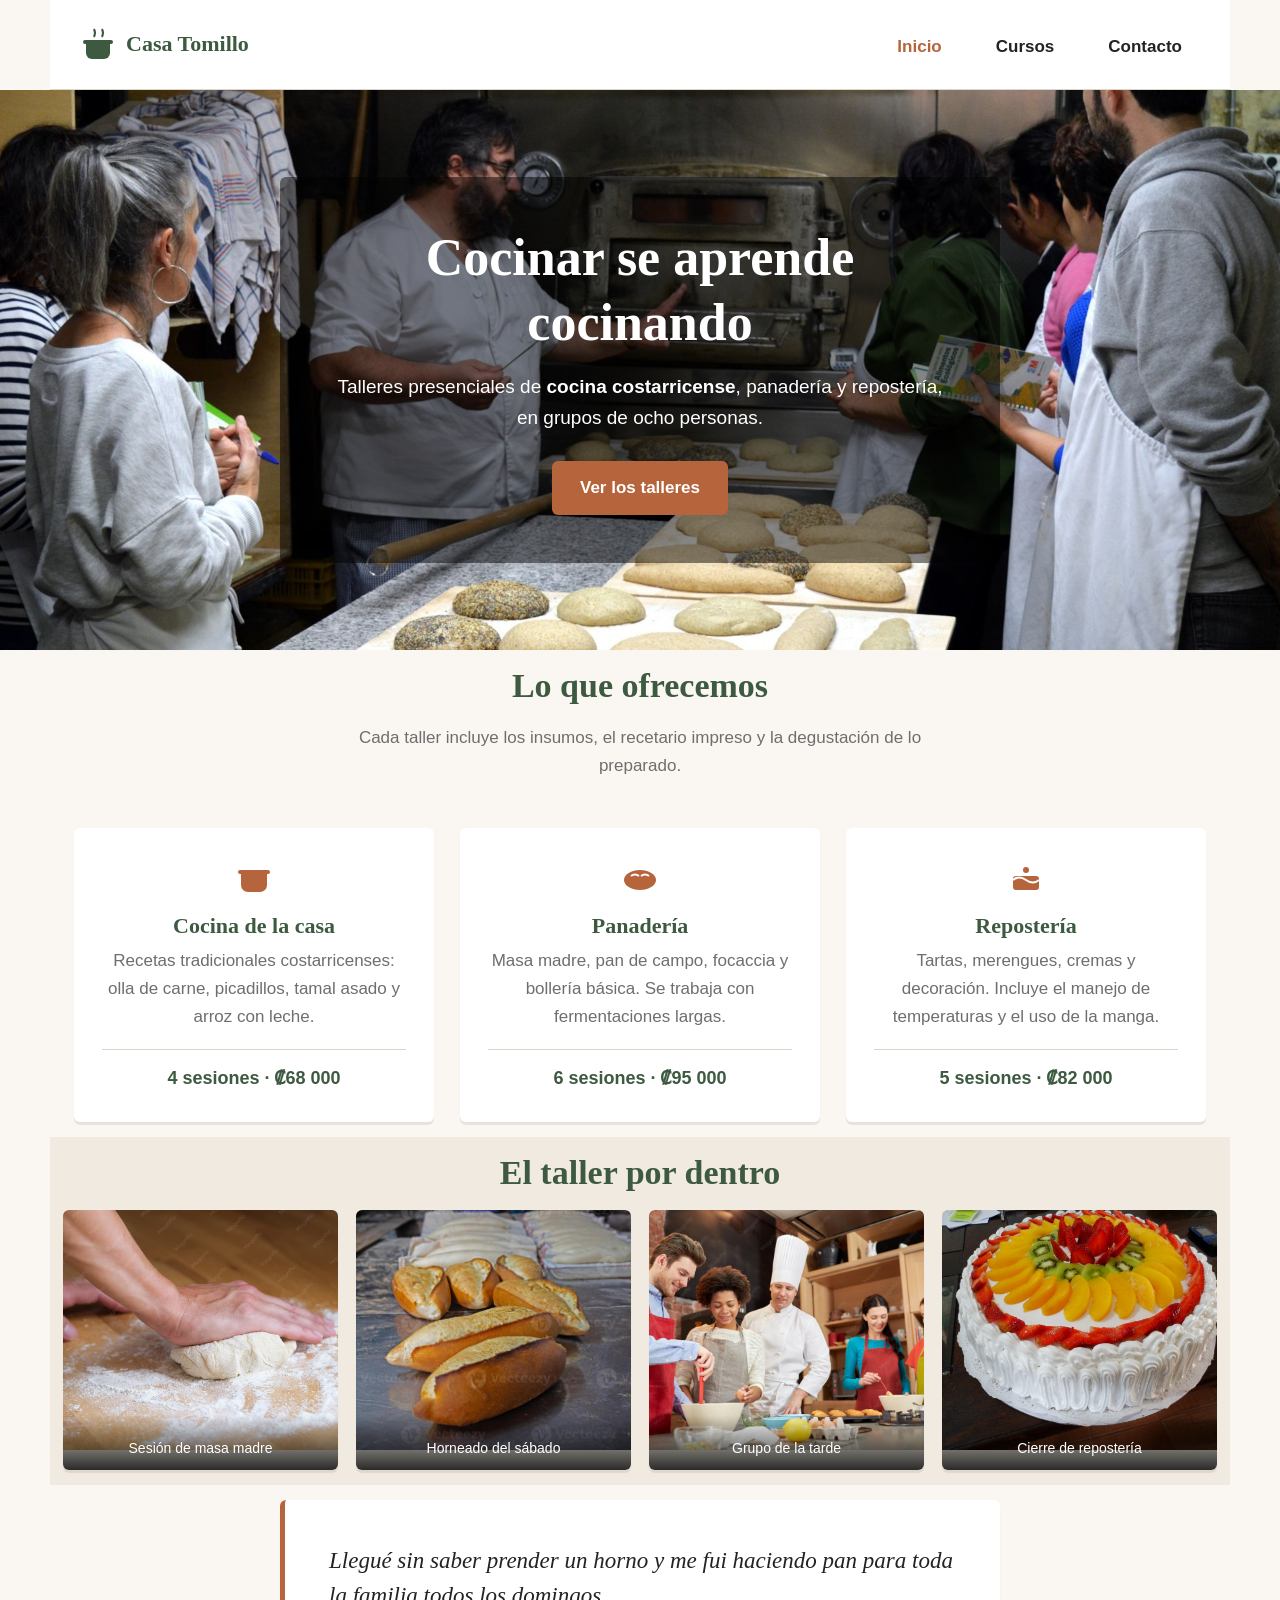
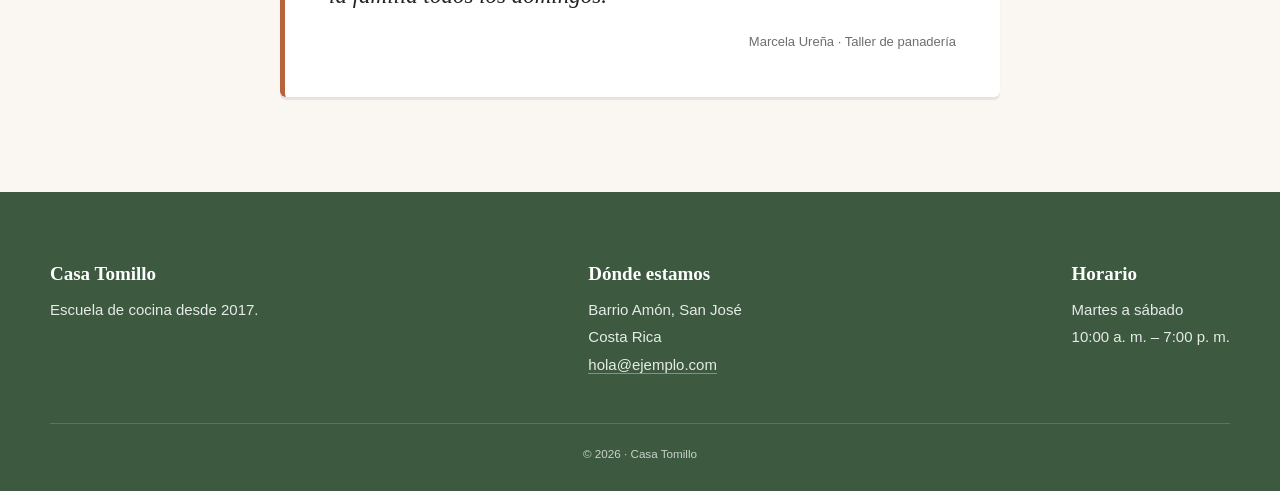
==== commit 9890819c: "Termine ultimos detalles" ====
--- a/ac3-responsive/index.html
+++ b/ac3-responsive/index.html
@@ -32,7 +32,7 @@
     </a>
 
     <nav class="navegacion" aria-label="Navegación principal">
-      <input type="checkbox" id="abrir-menu" class="menu-activo menu-enlace">
+      <input type="checkbox" id="abrir-menu" class="menu-activo">
       <label for="abrir-menu" class="menu-boton">
         <div class="caja-barras">
           <span class="barra" ></span>
@@ -130,9 +130,9 @@
 
         <figure class="pieza">
           <picture>
-            <source media="(min-width: 1024)" srcset="recursos/taller-1.jpg">
-            <source media="(min-width: 768)" srcset="recursos/taller-1-mediano.jpg">
-          <img src="recursos/taller-1.jpg" alt="Manos amasando pan sobre una mesa de madera"
+            <source media="(min-width: 800px)" srcset="recursos/taller-1.jpg">
+            <source media="(min-width: 456px)" srcset="recursos/taller-1-mediana.jpg">
+          <img src="recursos/taller-1-mini.jpg" alt="Manos amasando pan sobre una mesa de madera"
                 width="1200" height="800">
           </picture>
           <figcaption class="pieza-pie">Sesión de masa madre</figcaption>
@@ -140,9 +140,9 @@
 
         <figure class="pieza">
           <picture>
-            <source media="(min-width: 800px)" srcset="recursos/taller-1.jpg">
-            <source media="(min-width: 456px)" srcset="recursos/taller-1.jpg">
-            <img src="recursos/taller-2.jpg" alt="Bandeja de panes recién horneados"
+            <source media="(min-width: 800px)" srcset="recursos/taller-2.jpg">
+            <source media="(min-width: 456px)" srcset="recursos/taller-2-mediana.jpg">
+            <img src="recursos/taller-2-mini.jpg" alt="Bandeja de panes recién horneados"
                 width="1200" height="800">
           </picture>
             <figcaption class="pieza-pie">Horneado del sábado</figcaption>
@@ -151,8 +151,8 @@
 
         <figure class="pieza">
           <picture>
-            <source media="(min-width: 800px)" srcset="recursos/taller-1.jpg">
-            <source media="(min-width: 456px)" srcset="recursos/taller-1.jpg">
+            <source media="(min-width: 800px)" srcset="recursos/taller-3.jpg">
+            <source media="(min-width: 456px)" srcset="recursos/taller-3-mediana.jpg">
             <img src="recursos/taller-3.jpg" alt="Grupo de participantes cocinando en la mesa central"
                 width="1200" height="800">
           </picture>
@@ -161,9 +161,9 @@
 
         <figure class="pieza">
           <picture>
-            <source media="(min-width: 800px)" srcset="recursos/taller-1.jpg">
-            <source media="(min-width: 456px)" srcset="recursos/taller-1.jpg">
-            <img src="recursos/taller-4.jpg" alt="Detalle de una tarta decorada con frutas"
+            <source media="(min-width: 800px)" srcset="recursos/taller-4.jpg">
+            <source media="(min-width: 456px)" srcset="recursos/taller-4-mediana.jpg">
+            <img src="recursos/taller-4-mini.jpg" alt="Detalle de una tarta decorada con frutas"
                 width="1200" height="800">
           </picture>
           <figcaption class="pieza-pie">Cierre de repostería</figcaption>
--- a/ac3-responsive/css/estilos.css
+++ b/ac3-responsive/css/estilos.css
@@ -177,10 +177,7 @@
   box-shadow: 0 0.3rem 0.2rem rgba(0, 0, 0, 0.20);
 }
 
-.menu-enlace:focus {
-  outline: 0.2rem solid var(--terracota);
-  outline-offset: 0.2rem;
-}
+
 
 .menu-enlace.activo { color: var(--terracota); }
 
@@ -190,6 +187,7 @@
   opacity: 0;
   width: 0.1rem;
   height: 0.1rem;
+
 }
 .menu-boton{
   display: flex;
@@ -197,6 +195,14 @@
   gap: 0.5rem;
   cursor: pointer;
   padding: 0.6rem;
+  border-radius: var(--radio);
+  margin-bottom: 1rem;
+}
+.menu-boton:hover{
+  background-color: var(--crema-alt);
+  color: var(--verde);
+  transform: translateY(-0.2rem);
+  box-shadow: 0 0.3rem 0.2rem rgba(0, 0, 0, 0.20);
 }
 .menu-boton:focus{
   outline: 0.2rem solid var(--terracota);
@@ -694,6 +700,50 @@
 }
 
 
+
+
+/*quiebre intermedio entre celular y tablet*/
+
+@media(min-width: 480px){
+    .rejilla-galeria {
+    display: grid;
+    grid-template-columns: repeat(2, 1fr);
+    grid-auto-rows: 26rem;
+    gap: 1.8rem;
+}
+.formulario{
+  max-width: 40rem;
+}
+.tabla thead th{
+    font-size: 1.5rem;
+}
+.tabla-titulo {
+  font-size: 1.5rem;
+  max-width: none;
+}
+.tabla th,
+.tabla td {
+  padding: 1.5rem;
+  border-bottom: 0.1rem solid var(--linea);
+  text-align: left;  
+  font-size: 1.4rem;
+}
+.tabla tfoot td{
+  font-size: 1.5rem
+}
+.menu{
+  display: flex;
+  flex-direction: row;
+  margin-top: 0.5rem;
+}
+.menu-enlace{
+  border-bottom: none;
+}
+.menu-boton{
+  display: none;
+}
+}
+
 /*Vista tablet*/
 @media (min-width: 700px){
   h1 { font-size: 4.6rem; }
@@ -704,6 +754,8 @@
     grid-template-columns: repeat(2, 1fr);
     grid-auto-rows: 26rem;
     gap: 1.8rem;
+    margin-left: 1rem;
+    margin-right: 1rem;
 }
 .menu-enlace{
   border-bottom: none;
@@ -733,6 +785,7 @@
   flex-direction: column;
   margin-left: 0;
   margin-right: 0;
+  align-items: center;
 }
 .columna-figura img {
   max-width: 100%;
@@ -761,10 +814,6 @@
   margin-left: 0;
   margin-right: 0;
 }
-.rejilla-galeria{
-  margin-left: 0;
-  margin-right: 0;
-}
 .formulario{
   max-width: 60rem;
   margin: 0 auto;
@@ -783,7 +832,15 @@
 }
 }
 
-
+/*quiebre intermedio entre tablet y pc*/
+@media(min-width: 800px){
+    .rejilla-galeria {
+    display: grid;
+    grid-template-columns: repeat(3, 1fr);
+    grid-auto-rows: 26rem;
+    gap: 1.8rem;
+}
+}
 
 /*Vista pc*/
 @media (min-width: 1024px){
@@ -809,6 +866,9 @@
 }
 .dos-columnas{
   flex-direction: row;
+  margin-left: 2rem;
+  justify-content: center;
+  gap: 15rem;
 }
   .menu {
   display: flex;
